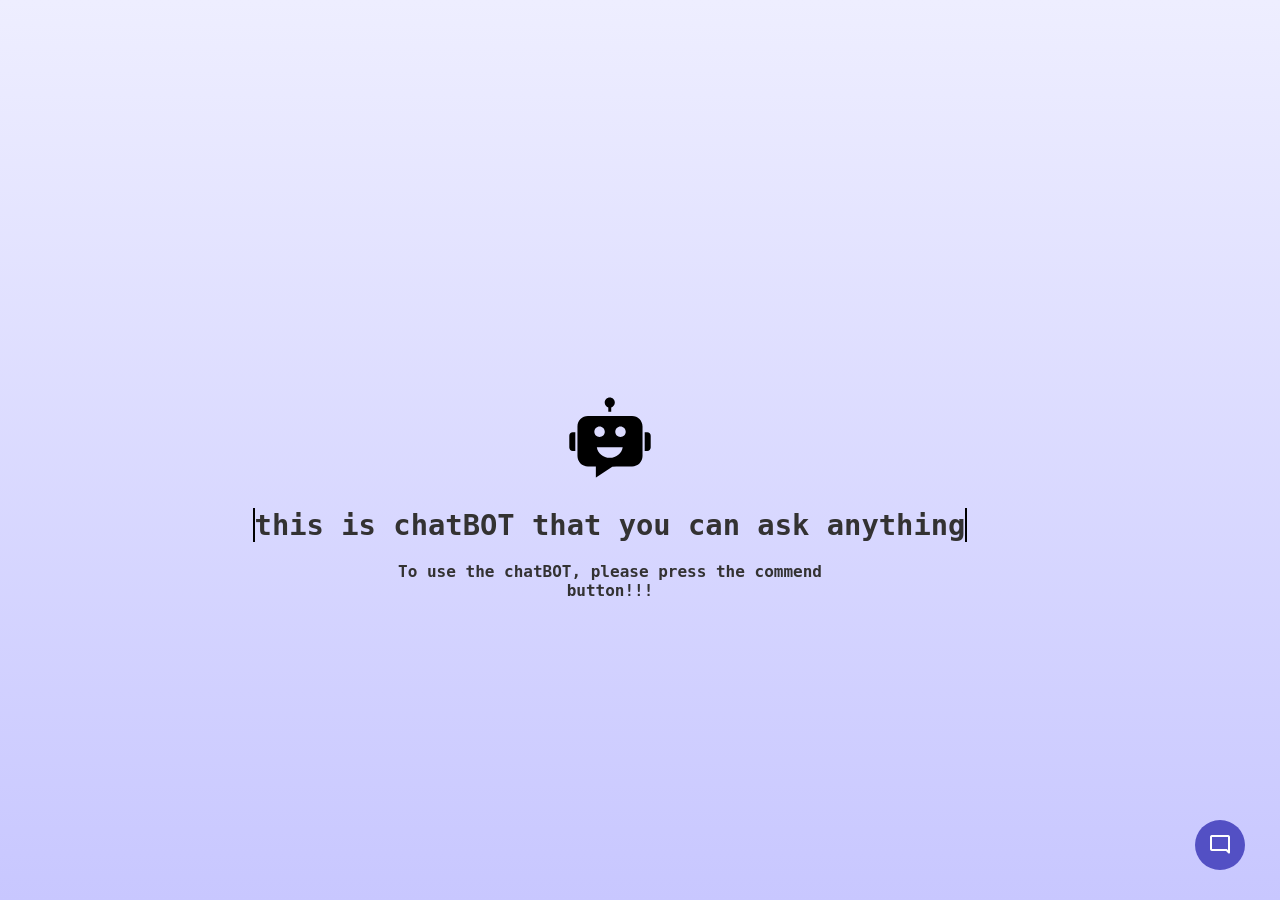
==== index.html @ 4422563b "Initial commit" ====
<!DOCTYPE html>
<html lang="en">

<head>
    <meta charset="UTF-8">
    <meta name="viewport" content="width=device-width, initial-scale=1.0">
    <title>AI chatBot</title>
    <link rel="stylesheet" href="https://cdnjs.cloudflare.com/ajax/libs/font-awesome/6.7.2/css/all.min.css"
        integrity="sha512-Evv84Mr4kqVGRNSgIGL/F/aIDqQb7xQ2vcrdIwxfjThSH8CSR7PBEakCr51Ck+w+/U6swU2Im1vVX0SVk9ABhg=="
        crossorigin="anonymous" referrerpolicy="no-referrer" />
    <link rel="stylesheet"
        href="https://fonts.googleapis.com/css2?family=Material+Symbols+Outlined:opsz,wght,FILL,GRAD@48,400,0,0&family=Material+Symbols+Rounded:opsz,wght,FILL,GRAD@48,400,1,0" />
    <link rel="stylesheet" href="style.css">
</head>

<body>
    <div class="text-info">
        <svg class="chatbot-logo" xmlns="http://www.w3.org/2000/svg" width="100" height="100" viewBox="0 0 1024 1024">
            <path
                d="M738.3 287.6H285.7c-59 0-106.8 47.8-106.8 106.8v303.1c0 59 47.8 106.8 106.8 106.8h81.5v111.1c0 .7.8 1.1 1.4.7l166.9-110.6 41.8-.8h117.4l43.6-.4c59 0 106.8-47.8 106.8-106.8V394.5c0-59-47.8-106.9-106.8-106.9zM351.7 448.2c0-29.5 23.9-53.5 53.5-53.5s53.5 23.9 53.5 53.5-23.9 53.5-53.5 53.5-53.5-23.9-53.5-53.5zm157.9 267.1c-67.8 0-123.8-47.5-132.3-109h264.6c-8.6 61.5-64.5 109-132.3 109zm110-213.7c-29.5 0-53.5-23.9-53.5-53.5s23.9-53.5 53.5-53.5 53.5 23.9 53.5 53.5-23.9 53.5-53.5 53.5zM867.2 644.5V453.1h26.5c19.4 0 35.1 15.7 35.1 35.1v121.1c0 19.4-15.7 35.1-35.1 35.1h-26.5zM95.2 609.4V488.2c0-19.4 15.7-35.1 35.1-35.1h26.5v191.3h-26.5c-19.4 0-35.1-15.7-35.1-35.1zM561.5 149.6c0 23.4-15.6 43.3-36.9 49.7v44.9h-30v-44.9c-21.4-6.5-36.9-26.3-36.9-49.7 0-28.6 23.3-51.9 51.9-51.9s51.9 23.3 51.9 51.9z">
            </path>
        </svg>
        <h1 class="main-info"> <b class="type"></b>this is chatBOT that you can ask anything</h1>
        <h4 class="direct-info">To use the chatBOT, please press the commend button!!!</h4>
    </div>
    <button id="chatbot-toggler">
        <span class="material-symbols-rounded">mode_comment</span>
        <span class="material-symbols-rounded">close</span>
    </button>

    <div class="chatbot-popup chatbotpopup">
        <!-- chat-header section -->
        <div class="chat-header">
            <div class="header-info">
                <svg class="chatbot-logo" xmlns="http://www.w3.org/2000/svg" width="50" height="50" viewBox="0 0 1024 1024">
                    <path
                        d="M738.3 287.6H285.7c-59 0-106.8 47.8-106.8 106.8v303.1c0 59 47.8 106.8 106.8 106.8h81.5v111.1c0 .7.8 1.1 1.4.7l166.9-110.6 41.8-.8h117.4l43.6-.4c59 0 106.8-47.8 106.8-106.8V394.5c0-59-47.8-106.9-106.8-106.9zM351.7 448.2c0-29.5 23.9-53.5 53.5-53.5s53.5 23.9 53.5 53.5-23.9 53.5-53.5 53.5-53.5-23.9-53.5-53.5zm157.9 267.1c-67.8 0-123.8-47.5-132.3-109h264.6c-8.6 61.5-64.5 109-132.3 109zm110-213.7c-29.5 0-53.5-23.9-53.5-53.5s23.9-53.5 53.5-53.5 53.5 23.9 53.5 53.5-23.9 53.5-53.5 53.5zM867.2 644.5V453.1h26.5c19.4 0 35.1 15.7 35.1 35.1v121.1c0 19.4-15.7 35.1-35.1 35.1h-26.5zM95.2 609.4V488.2c0-19.4 15.7-35.1 35.1-35.1h26.5v191.3h-26.5c-19.4 0-35.1-15.7-35.1-35.1zM561.5 149.6c0 23.4-15.6 43.3-36.9 49.7v44.9h-30v-44.9c-21.4-6.5-36.9-26.3-36.9-49.7 0-28.6 23.3-51.9 51.9-51.9s51.9 23.3 51.9 51.9z">
                    </path>
                </svg>
                <h2 class="logo-text">ChatBot</h2>
            </div>
            <button id="close-chatbot" class="material-symbols-rounded">
                arrow_circle_down
            </button>
        </div>
        <!-- chat-body section -->
        <div class="chat-body">
            <div class="message message-bot">
                <svg class="bot-avatar" xmlns="http://www.w3.org/2000/svg" width="50" height="50" viewBox="0 0 1024 1024">
                    <path
                        d="M738.3 287.6H285.7c-59 0-106.8 47.8-106.8 106.8v303.1c0 59 47.8 106.8 106.8 106.8h81.5v111.1c0 .7.8 1.1 1.4.7l166.9-110.6 41.8-.8h117.4l43.6-.4c59 0 106.8-47.8 106.8-106.8V394.5c0-59-47.8-106.9-106.8-106.9zM351.7 448.2c0-29.5 23.9-53.5 53.5-53.5s53.5 23.9 53.5 53.5-23.9 53.5-53.5 53.5-53.5-23.9-53.5-53.5zm157.9 267.1c-67.8 0-123.8-47.5-132.3-109h264.6c-8.6 61.5-64.5 109-132.3 109zm110-213.7c-29.5 0-53.5-23.9-53.5-53.5s23.9-53.5 53.5-53.5 53.5 23.9 53.5 53.5-23.9 53.5-53.5 53.5zM867.2 644.5V453.1h26.5c19.4 0 35.1 15.7 35.1 35.1v121.1c0 19.4-15.7 35.1-35.1 35.1h-26.5zM95.2 609.4V488.2c0-19.4 15.7-35.1 35.1-35.1h26.5v191.3h-26.5c-19.4 0-35.1-15.7-35.1-35.1zM561.5 149.6c0 23.4-15.6 43.3-36.9 49.7v44.9h-30v-44.9c-21.4-6.5-36.9-26.3-36.9-49.7 0-28.6 23.3-51.9 51.9-51.9s51.9 23.3 51.9 51.9z">
                    </path>
                </svg>
                <div class="message-text">hey there 🖐<br> how can I help you today?</div>
            </div>
            <!-- <div class="message message-user">
                <div class="message-text">Lorem ipsum dolor sit amet consectetur adipisicing elit, error!</div>
            </div>
            <div class="message message-bot thinking">
                <svg class="bot-avatar" xmlns="http://www.w3.org/2000/svg" width="50" height="50" viewBox="0 0 1024 1024">
                    <path
                        d="M738.3 287.6H285.7c-59 0-106.8 47.8-106.8 106.8v303.1c0 59 47.8 106.8 106.8 106.8h81.5v111.1c0 .7.8 1.1 1.4.7l166.9-110.6 41.8-.8h117.4l43.6-.4c59 0 106.8-47.8 106.8-106.8V394.5c0-59-47.8-106.9-106.8-106.9zM351.7 448.2c0-29.5 23.9-53.5 53.5-53.5s53.5 23.9 53.5 53.5-23.9 53.5-53.5 53.5-53.5-23.9-53.5-53.5zm157.9 267.1c-67.8 0-123.8-47.5-132.3-109h264.6c-8.6 61.5-64.5 109-132.3 109zm110-213.7c-29.5 0-53.5-23.9-53.5-53.5s23.9-53.5 53.5-53.5 53.5 23.9 53.5 53.5-23.9 53.5-53.5 53.5zM867.2 644.5V453.1h26.5c19.4 0 35.1 15.7 35.1 35.1v121.1c0 19.4-15.7 35.1-35.1 35.1h-26.5zM95.2 609.4V488.2c0-19.4 15.7-35.1 35.1-35.1h26.5v191.3h-26.5c-19.4 0-35.1-15.7-35.1-35.1zM561.5 149.6c0 23.4-15.6 43.3-36.9 49.7v44.9h-30v-44.9c-21.4-6.5-36.9-26.3-36.9-49.7 0-28.6 23.3-51.9 51.9-51.9s51.9 23.3 51.9 51.9z">
                    </path>
                </svg>
                <div class="message-text">
                    <div class="thinking-indicator">
                        <div class="dot"></div>
                        <div class="dot"></div>
                        <div class="dot"></div>
                    </div>
                </div>
            </div> -->
        </div>

        <!-- chatBot-footer section -->
        <div class="chat-footer">
            <form action="#" class="chat-form">
                <textarea placeholder="Message..." required class="message-input"></textarea>
                <div class="chat-controls">
                    <button type="button" id="emoji-picker" class="material-symbols-outlined">sentiment_satisfied</button>
                    <div class="file-upload-wrapper">
                        <input type="file" accept="images/*" id="file-input" hidden>
                        <img src="#">
                        <button type="button" id="file-upload" class="material-symbols-rounded">attach_file</button>
                        <button type="button" id="file-cancel" class="material-symbols-rounded">close</button>
                    </div>
                    <button type="submit" id="send-message" class="material-symbols-rounded">arrow_upward</button>
                </div>
            </form>
        </div>
    </div>

    <script src="https://cdn.jsdelivr.net/npm/emoji-mart@latest/dist/browser.js"></script>
    <script src="script.js"></script>
</body>

</html>
---- style.css ----
/*importing google fonts**/
@import url('https://fonts.googleapis.com/css2?family=Inter:ital,opsz,wght@0,14..32,100..900;1,14..32,100..900&family=Montserrat&family=Poppins:ital,wght@0,100;0,200;0,300;0,400;0,500;0,600;0,700;0,800;0,900;1,100;1,200;1,300;1,400;1,500;1,600;1,700;1,800;1,900&display=swap');

* {
    margin: 0;
    padding: 0;
    box-sizing: border-box;
    font-family: "inter", sans-serif;
}

body {
    min-height: 100vh;
    background: linear-gradient(#EEEEFF, #C8C7FF);
}

#chatbot-toggler {
    position: fixed;
    bottom: 30px;
    right: 35px;
    border: none;
    height: 50px;
    display: flex;
    align-items: center;
    justify-content: center;
    width: 50px;
    cursor: pointer;
    border-radius: 50%;
    background: #5350C4;
    transition: all 0.2s ease;
}

.text-info {
    position:absolute;
    display: flex;
    text-align: center;
    flex-direction: column;
    align-items: center;
    justify-content: center;
    visibility: visible;
    gap: 20px;
    right: 420px;
    bottom: 300px;
    width: 500px;
    color:rgb(51, 50, 50);
}
.show-text {
    visibility: hidden;
}

.main-info, .main-info .type{
    font-size: 1.8rem;
    font-family: monospace;
    white-space: nowrap;
    overflow: hidden;
    border-right: 2px solid black;
}
.direct-info{
    font-family: monospace;
    font-size: 1rem;
}

body.show-chatbot #chatbot-toggler {
    transform: rotate(90deg);
}

#chatbot-toggler span {
    color: #fff;
    position: absolute;
}
body.show-chatbot #chatbot-toggler span:first-child,
#chatbot-toggler span:last-child {
    opacity: 0;
}

body.show-chatbot #chatbot-toggler span:last-child {
    opacity: 1;
}

.chatbot-popup {
    position: fixed;
    right: 300px;
    bottom: 40px;
    width: 420px;
    background: #FFF;
    overflow: hidden;
    opacity: 0;
    transform: scale(0.2);
    transform-origin: bottom right;
    pointer-events: none;
    border-radius: 15px;
    box-shadow: 0 0 128px 0 rgba(0, 0, 0, 0.1),
    0 32px 64px -48px rgba(0, 0, 0, 0.5);
    transition: all 0.1s ease;
}

body.show-chatbot .chatbot-popup {
    opacity: 1;
    pointer-events: auto;
    transform: scale(1);
}

.chat-header {
    display: flex;
    align-items: center;
    justify-content: space-between;
    padding: 15px 22px;
    background: rgb(51, 50, 50); /*#5350C4*/
    cursor: pointer;
}

.chat-header .header-info{
    display: flex;
    gap: 10px;
    align-items: center;
}

.header-info .chatbot-logo {
    height: 35px;
    width: 35px;
    padding:6px;
    flex-shrink: 0;
    fill:rgb(51, 50, 50); /*#5350C4*/
    background: #fff;
    border-radius: 50%;
}
.header-info .logo-text {
    color: #fff;
    font-size: 1.31rem;
    font-weight: 600;
}

.chat-header #close-chatbot {
    border: none;
    color:#fff;
    height: 40px;
    width:40px;
    font-size: 1.9rem;
    margin-right: -10px;
    padding-top: 2px;
    cursor: pointer;
    border-radius: 50%;
    background: none;
    transition: 0.2s ease;
}

.chat-header #close-chatbot:hover {
    background: #4c4c57;; /*#3d39ac*/
}

/* Body section*/

.chat-body {
    padding: 25px 22px;
    display: flex;
    gap: 20px;
    height: 420px;
    margin-bottom: 72px;
    overflow-y: auto;
    flex-direction: column;
    scrollbar-width: thin;
    scrollbar-color: #ccccf5 transparent;
}

.chat-body .message {
    display: flex;
    gap: 11px;
    align-items: center;
}
.chat-body .message-bot .bot-avatar {
    height: 35px;
    width: 35px;
    padding:6px;
    flex-shrink: 0;
    margin-bottom: 2px;
    fill:#fff ;
    align-self: flex-end;
    background: rgb(51, 50, 50); /*#5350C4*/
    border-radius: 50%;
}
.chat-body .message-user {
    flex-direction: column;
    align-items: flex-end;

}
.chat-body .message .message-text {
    padding: 12px 16px;
    max-width: 74%;
    font-size: 0.95rem;
    background: #F2F2FF;
}

.chat-body .message-bot.thinking .message-text {
    padding: 2px 16px;
}
.chat-body .message-bot .message-text {
    background: #F2F2FF;
    border-radius: 13px 13px 3px 13px;
}

.chat-body .message-user .attachment {
    width: 50%;
    margin-top: -7px;
    border-radius: 13px 3px 13px 13px;
}

.chat-body .message-user .message-text {
    color: #fff;
    background: rgb(51, 50, 50); /*#5350C4*/
    border-radius: 13px 13px 3px 13px;

}

.chat-body .message-bot .thinking-indicator{
    display: flex;
    gap: 4px;
    padding-block: 15px;
}
.chat-body .message-bot .thinking-indicator .dot{
    height: 7px;
    width: 7px;
    opacity: 0.7;
    border-radius: 50%;
    background: #6F68C2;
    animation: dotPulse 1.8s ease-in-out infinite;
}

.chat-body .message-bot .thinking-indicator .dot:nth-child(1){
    animation-delay: 0.2s;
}
.chat-body .message-bot .thinking-indicator .dot:nth-child(2){
    animation-delay: 0.3s;
}
.chat-body .message-bot .thinking-indicator .dot:nth-child(3){
    animation-delay: 0.4s;
}

@keyframes dotPulse {
    0%, 44%{
        transform: translateY(0);
    }
    28% {
        opacity: 0.4;
        transform: translateY(-4px);
    }
    44% {
        opacity: 0.2; 
    }
}

/*Footer section*/

.chat-footer {
    position: absolute;
    bottom: 0;
    width: 100%;
    background: #fff;
    padding: 15px 22px 20px;
}

.chat-footer .chat-form {
    display: flex;
    position: relative;
    align-items: center;
    background: #fff;
    border-radius:32px;
    outline: 1px solid #CCCCE5;
}
.chat-footer .chat-form:focus-within {
    outline: 2px solid rgb(51, 50, 50); /*#5350C4*/
}

.chat-form .message-input {
    border: none;
    outline: none;
    height: 47px;
    width: 100%;
    max-height: 180px;
    white-space: pre-line;
    resize: none;
    font-size: 0.95rem;
    padding: 14px 0px 13px 18px;
    border-radius: inherit;
    scrollbar-width: thin;
    scrollbar-color: transparent transparent;
}

.chat-form .message-input:hover  {
    scrollbar-color: #ccccf5 transparent;
}

.chat-form .chat-controls {
    display: flex;
    height: 47px;
    align-items:center;
    align-self: flex-end;
    padding-right: 6px;
}

.chat-form .chat-controls button {
    height: 35px;
    width: 35px;
    font-size: 1.15rem;
    border: none;
    color: #706D80;
    background: none;
    border-radius: 50%;
    transition: 0.2s ease;
}

.chat-form .chat-controls #send-message {
    color: #fff;
    display: none;
    background: #2a2a47;
}
.chat-form .message-input:valid~.chat-controls #send-message{
    display: block;
}

.chat-form .chat-controls #send-message:hover {
    background:#3d39ac;
}

.chat-form .chat-controls button:hover {
    background:#F1F1FF;
}
.chat-form .file-upload-wrapper {
    height: 35px;
    width: 35px;
    position: relative;
}

.chat-form .file-upload-wrapper :where(img, button){
    position: absolute;
}

.chat-form .file-upload-wrapper img{
    position: absolute;
    display: none;
    width: 100%;
    height: 100%;
    object-fit: cover;
    border-radius: 50%;
}

.chat-form .file-upload-wrapper #file-cancel {
    color: #ff0000;
    background: #fff;
}

.chat-form .file-upload-wrapper :where(img, #file-cancel),
.chat-form .file-upload-wrapper.file-uploaded #file-upload{
    display: none;
}

.chat-form .file-upload-wrapper.file-uploaded img,
.chat-form .file-upload-wrapper.file-uploaded:hover #file-cancel {
    display: block;
}

em-emoji-picker {
    position: absolute;
    left: 50%;
    top: -337px;
    width: 100%;
    max-width: 350px;
    max-height: 330px;
    visibility: hidden;
    transform: translateX(-50%);
}

body.show-emoji-picker em-emoji-picker {
    visibility: visible;
}

/* Responsive Media section for mobile phones*/

@media (max-width:520px) {
    #chatbot-toggler {
        right: 20px;
        bottom:20px;
    }

    .chatbot-popup {
        right: 0;
        bottom:0;
        height: 100%;
        width: 100%;
        border-radius:0;
    }
    .chatbot-popup .chat-header{
        padding: 12px 15px;
    }
    .chat-body {
        height: calc(90% -55px);
        padding: 25px 15px;
    }
    .chat-footer {
        padding: 10px 15px 15px;
    }

    .chat-form .file-upload-wrapper.file-uploaded #file-cancel {
        opacity: 0;
    }

    .text-info {
        right:0;
        width: 380px;
        display: block;
    }

    .chatbot-logo {
        width: 150px;
        height: 150px;
    }
    .type {
        font-size: 1.1em;
        display: block;
        white-space:none;
        overflow: visible;
        margin-bottom: 15px;
        border-right: none;
    }
    .main-info {
        margin-left: 10px;
        font-size: 1.2em;
        padding: 0;
        white-space:initial;
        overflow: visible;
        margin-bottom: 30px;
        border-right: none;
    }
    .direct-info {
        font-size: 0.8rem;
        margin-left: 15px;
    }
}
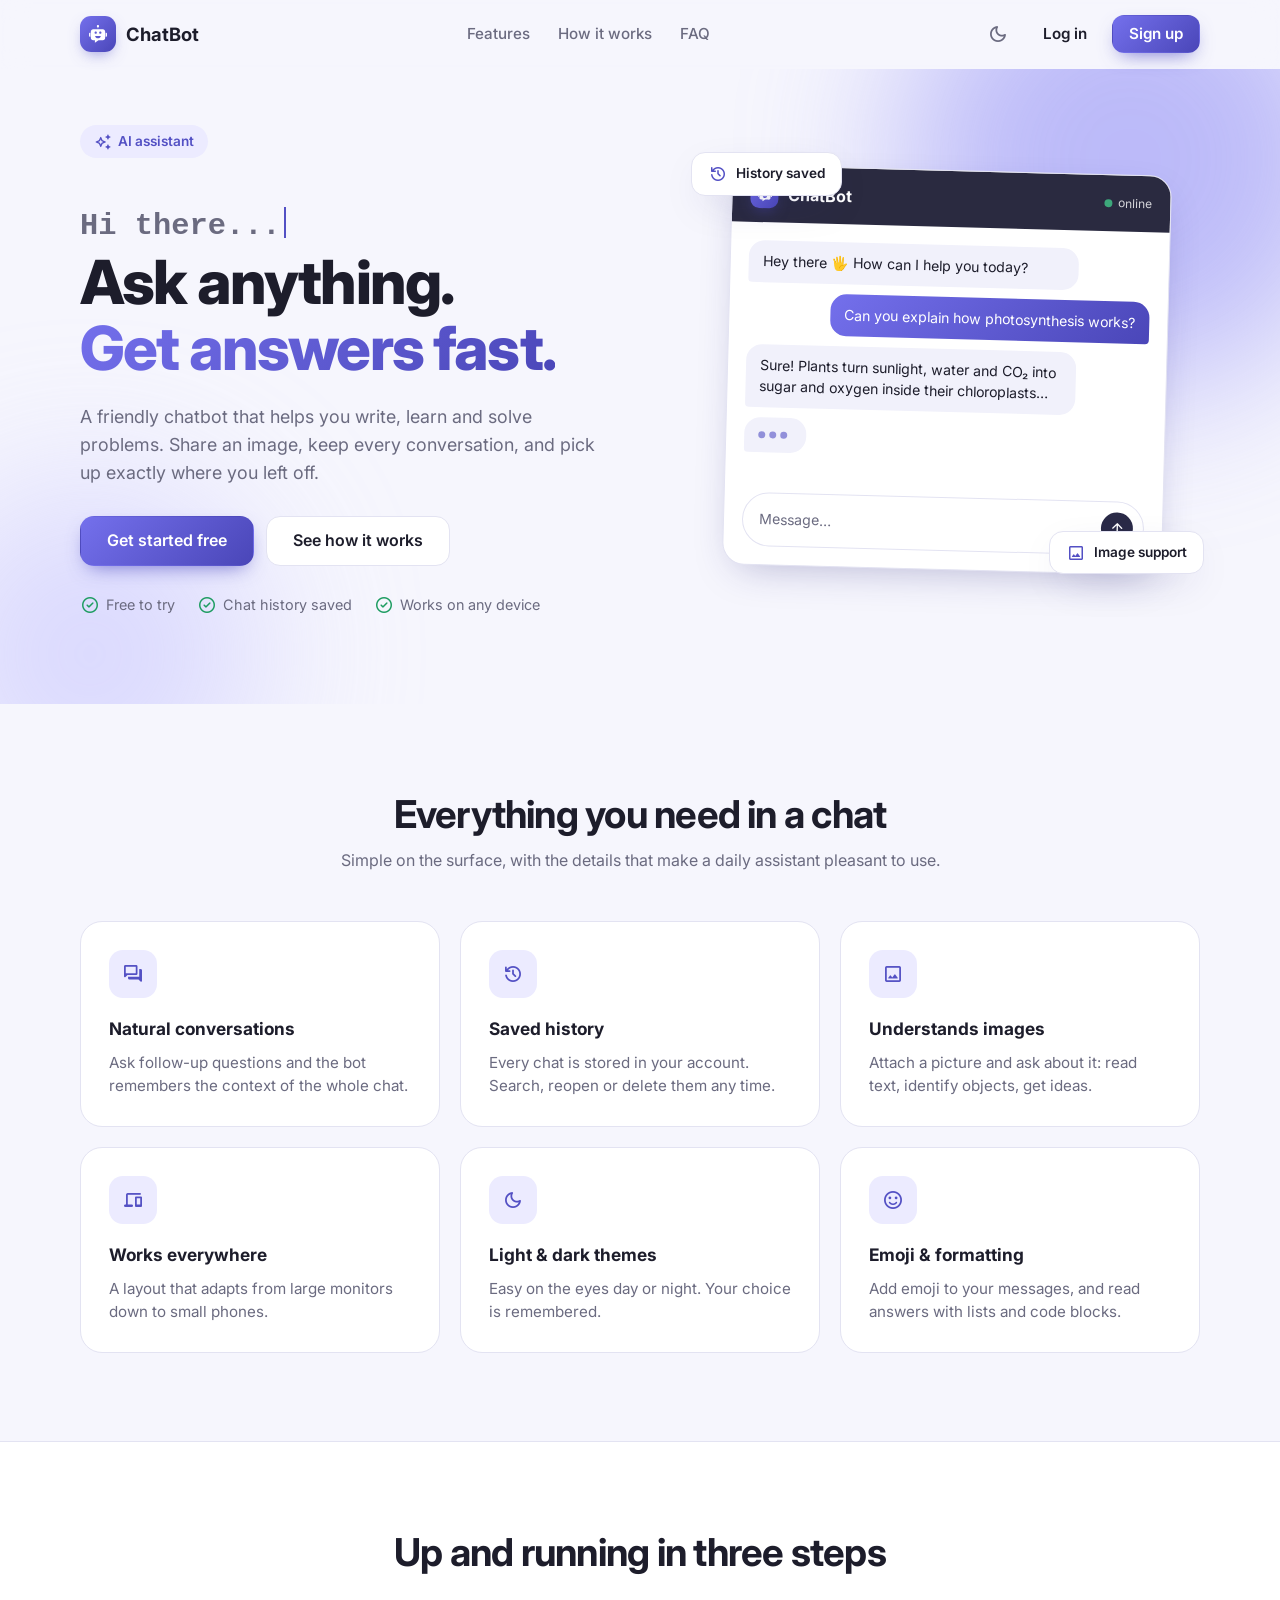
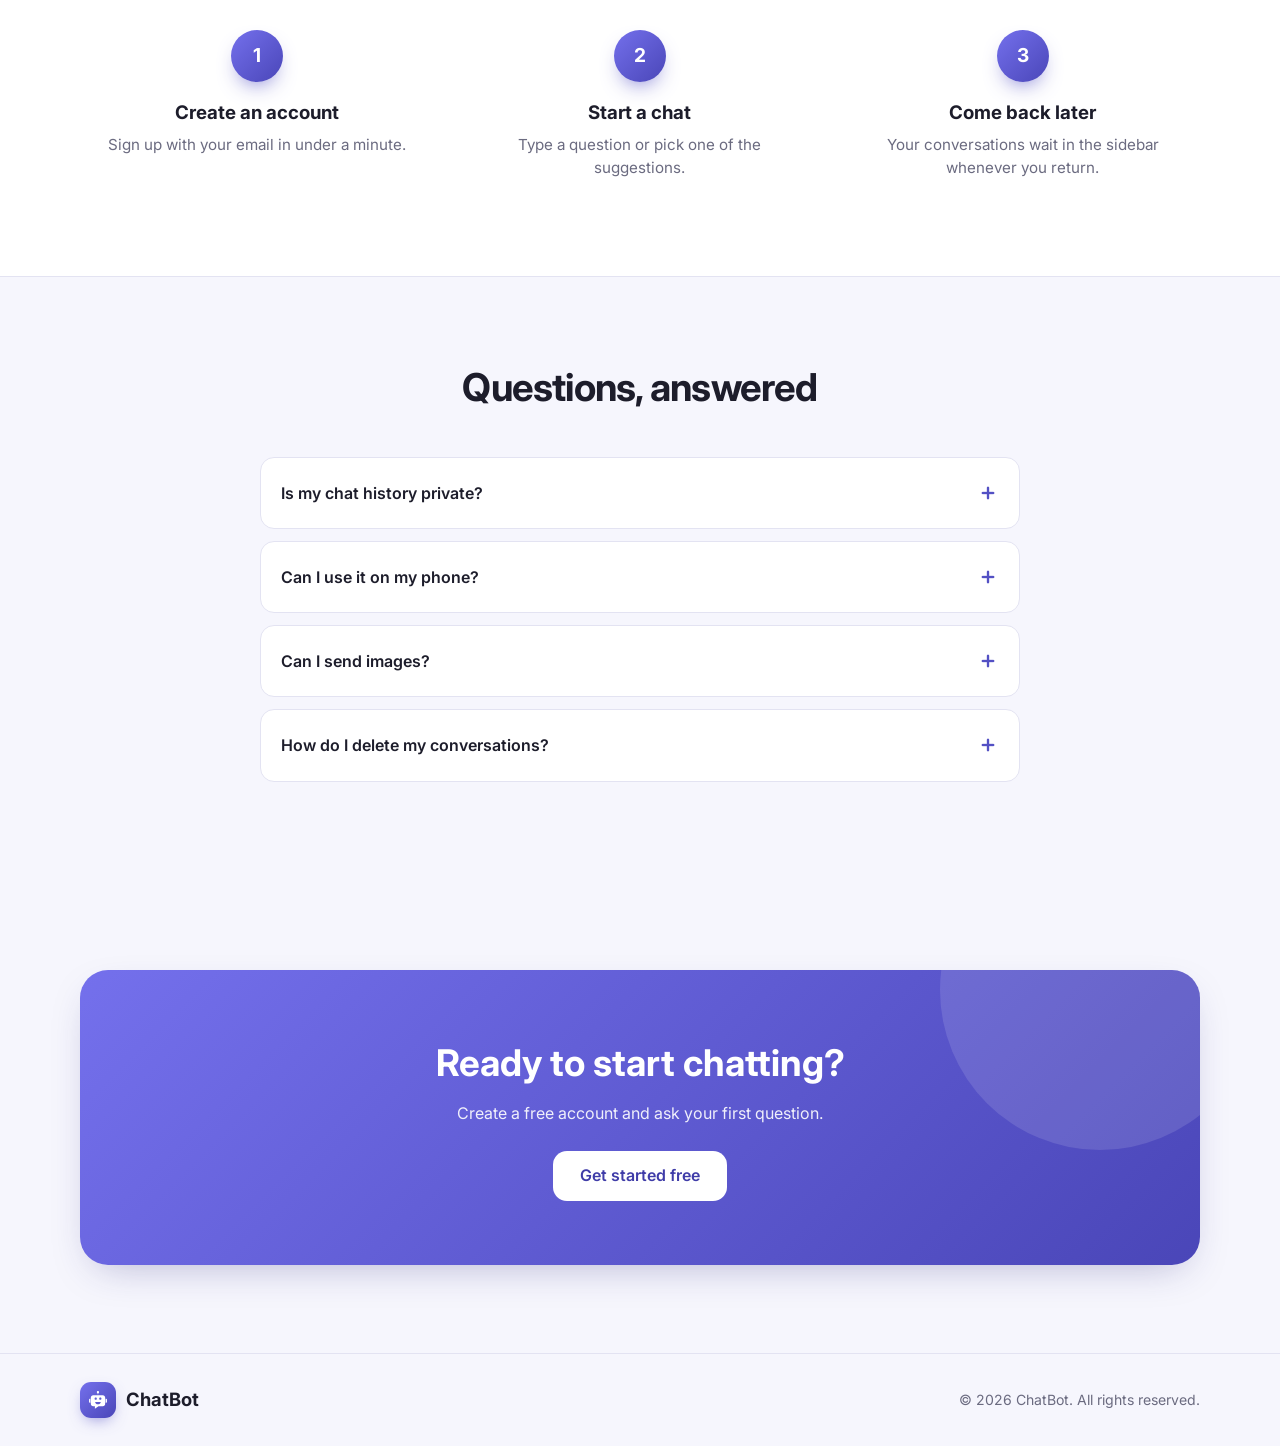
==== commit 3bbe4014: "Add landing, auth, history and responsive design" ====
--- a/index.html
+++ b/index.html
@@ -1,97 +1,181 @@
 <!DOCTYPE html>
 <html lang="en">
-
 <head>
     <meta charset="UTF-8">
     <meta name="viewport" content="width=device-width, initial-scale=1.0">
-    <title>AI chatBot</title>
-    <link rel="stylesheet" href="https://cdnjs.cloudflare.com/ajax/libs/font-awesome/6.7.2/css/all.min.css"
-        integrity="sha512-Evv84Mr4kqVGRNSgIGL/F/aIDqQb7xQ2vcrdIwxfjThSH8CSR7PBEakCr51Ck+w+/U6swU2Im1vVX0SVk9ABhg=="
-        crossorigin="anonymous" referrerpolicy="no-referrer" />
-    <link rel="stylesheet"
-        href="https://fonts.googleapis.com/css2?family=Material+Symbols+Outlined:opsz,wght,FILL,GRAD@48,400,0,0&family=Material+Symbols+Rounded:opsz,wght,FILL,GRAD@48,400,1,0" />
-    <link rel="stylesheet" href="style.css">
+    <title>ChatBot – Ask anything, get answers fast</title>
+    <meta name="description" content="A friendly AI chat assistant. Ask questions, share images, and pick up your conversations right where you left off.">
+    <link rel="icon" href="assets/logo.svg">
+    <script src="js/theme.js"></script>
+    <link rel="stylesheet" href="css/base.css">
+    <link rel="stylesheet" href="css/landing.css">
 </head>
+<body>
+    <header class="nav" id="nav">
+        <div class="container nav-inner">
+            <a class="logo" href="index.html">
+                <span class="logo-mark"><img src="assets/logo.svg" alt=""></span>
+                ChatBot
+            </a>
+            <nav class="nav-links" id="nav-links" aria-label="Main">
+                <a href="#features">Features</a>
+                <a href="#how">How it works</a>
+                <a href="#faq">FAQ</a>
+                <div class="nav-auth nav-auth-mobile" data-auth-slot></div>
+            </nav>
+            <div class="nav-actions">
+                <button class="icon-btn theme-toggle" data-theme-toggle aria-label="Toggle dark mode" title="Toggle theme">
+                    <span class="ms">dark_mode</span><span class="ms">light_mode</span>
+                </button>
+                <div class="nav-auth nav-auth-desktop" data-auth-slot></div>
+                <button class="icon-btn nav-burger" id="burger" aria-label="Open menu" aria-expanded="false">
+                    <span class="ms">menu</span>
+                </button>
+            </div>
+        </div>
+    </header>
 
-<body>
-    <div class="text-info">
-        <svg class="chatbot-logo" xmlns="http://www.w3.org/2000/svg" width="100" height="100" viewBox="0 0 1024 1024">
-            <path
-                d="M738.3 287.6H285.7c-59 0-106.8 47.8-106.8 106.8v303.1c0 59 47.8 106.8 106.8 106.8h81.5v111.1c0 .7.8 1.1 1.4.7l166.9-110.6 41.8-.8h117.4l43.6-.4c59 0 106.8-47.8 106.8-106.8V394.5c0-59-47.8-106.9-106.8-106.9zM351.7 448.2c0-29.5 23.9-53.5 53.5-53.5s53.5 23.9 53.5 53.5-23.9 53.5-53.5 53.5-53.5-23.9-53.5-53.5zm157.9 267.1c-67.8 0-123.8-47.5-132.3-109h264.6c-8.6 61.5-64.5 109-132.3 109zm110-213.7c-29.5 0-53.5-23.9-53.5-53.5s23.9-53.5 53.5-53.5 53.5 23.9 53.5 53.5-23.9 53.5-53.5 53.5zM867.2 644.5V453.1h26.5c19.4 0 35.1 15.7 35.1 35.1v121.1c0 19.4-15.7 35.1-35.1 35.1h-26.5zM95.2 609.4V488.2c0-19.4 15.7-35.1 35.1-35.1h26.5v191.3h-26.5c-19.4 0-35.1-15.7-35.1-35.1zM561.5 149.6c0 23.4-15.6 43.3-36.9 49.7v44.9h-30v-44.9c-21.4-6.5-36.9-26.3-36.9-49.7 0-28.6 23.3-51.9 51.9-51.9s51.9 23.3 51.9 51.9z">
-            </path>
-        </svg>
-        <h1 class="main-info"> <b class="type"></b>this is chatBOT that you can ask anything</h1>
-        <h4 class="direct-info">To use the chatBOT, please press the commend button!!!</h4>
-    </div>
-    <button id="chatbot-toggler">
-        <span class="material-symbols-rounded">mode_comment</span>
-        <span class="material-symbols-rounded">close</span>
-    </button>
+    <main>
+        <!-- Hero -->
+        <section class="hero">
+            <div class="container hero-grid">
+                <div class="hero-copy">
+                    <span class="pill"><span class="ms">auto_awesome</span> AI assistant</span>
+                    <h1><span class="typed-wrap"><span id="typed"></span><span class="caret"></span></span><br>Ask anything.<br><span class="grad-text">Get answers fast.</span></h1>
+                    <p class="lead">A friendly chatbot that helps you write, learn and solve problems. Share an image, keep every conversation, and pick up exactly where you left off.</p>
+                    <div class="hero-cta">
+                        <a class="btn btn-primary btn-lg" href="pages/register.html" data-cta-primary>Get started free</a>
+                        <a class="btn btn-secondary btn-lg" href="#how">See how it works</a>
+                    </div>
+                    <ul class="hero-points">
+                        <li><span class="ms">check_circle</span> Free to try</li>
+                        <li><span class="ms">check_circle</span> Chat history saved</li>
+                        <li><span class="ms">check_circle</span> Works on any device</li>
+                    </ul>
+                </div>
 
-    <div class="chatbot-popup chatbotpopup">
-        <!-- chat-header section -->
-        <div class="chat-header">
-            <div class="header-info">
-                <svg class="chatbot-logo" xmlns="http://www.w3.org/2000/svg" width="50" height="50" viewBox="0 0 1024 1024">
-                    <path
-                        d="M738.3 287.6H285.7c-59 0-106.8 47.8-106.8 106.8v303.1c0 59 47.8 106.8 106.8 106.8h81.5v111.1c0 .7.8 1.1 1.4.7l166.9-110.6 41.8-.8h117.4l43.6-.4c59 0 106.8-47.8 106.8-106.8V394.5c0-59-47.8-106.9-106.8-106.9zM351.7 448.2c0-29.5 23.9-53.5 53.5-53.5s53.5 23.9 53.5 53.5-23.9 53.5-53.5 53.5-53.5-23.9-53.5-53.5zm157.9 267.1c-67.8 0-123.8-47.5-132.3-109h264.6c-8.6 61.5-64.5 109-132.3 109zm110-213.7c-29.5 0-53.5-23.9-53.5-53.5s23.9-53.5 53.5-53.5 53.5 23.9 53.5 53.5-23.9 53.5-53.5 53.5zM867.2 644.5V453.1h26.5c19.4 0 35.1 15.7 35.1 35.1v121.1c0 19.4-15.7 35.1-35.1 35.1h-26.5zM95.2 609.4V488.2c0-19.4 15.7-35.1 35.1-35.1h26.5v191.3h-26.5c-19.4 0-35.1-15.7-35.1-35.1zM561.5 149.6c0 23.4-15.6 43.3-36.9 49.7v44.9h-30v-44.9c-21.4-6.5-36.9-26.3-36.9-49.7 0-28.6 23.3-51.9 51.9-51.9s51.9 23.3 51.9 51.9z">
-                    </path>
-                </svg>
-                <h2 class="logo-text">ChatBot</h2>
+                <div class="hero-visual" aria-hidden="true">
+                    <div class="mock">
+                        <div class="mock-head">
+                            <span class="logo-mark sm"><img src="assets/logo.svg" alt=""></span>
+                            <strong>ChatBot</strong>
+                            <span class="online"><i></i> online</span>
+                        </div>
+                        <div class="mock-body">
+                            <div class="m-msg bot">Hey there 🖐 How can I help you today?</div>
+                            <div class="m-msg user">Can you explain how photosynthesis works?</div>
+                            <div class="m-msg bot">Sure! Plants turn sunlight, water and CO₂ into sugar and oxygen inside their chloroplasts…</div>
+                            <div class="m-msg bot typing"><i></i><i></i><i></i></div>
+                        </div>
+                        <div class="mock-input"><span>Message…</span><span class="ms">arrow_upward</span></div>
+                    </div>
+                    <div class="float-card fc-1"><span class="ms">history</span> History saved</div>
+                    <div class="float-card fc-2"><span class="ms">image</span> Image support</div>
+                </div>
             </div>
-            <button id="close-chatbot" class="material-symbols-rounded">
-                arrow_circle_down
-            </button>
+        </section>
+
+        <!-- Features -->
+        <section class="section" id="features">
+            <div class="container">
+                <div class="section-head reveal">
+                    <h2>Everything you need in a chat</h2>
+                    <p>Simple on the surface, with the details that make a daily assistant pleasant to use.</p>
+                </div>
+                <div class="feature-grid">
+                    <article class="card reveal">
+                        <span class="card-icon"><span class="ms">forum</span></span>
+                        <h3>Natural conversations</h3>
+                        <p>Ask follow-up questions and the bot remembers the context of the whole chat.</p>
+                    </article>
+                    <article class="card reveal">
+                        <span class="card-icon"><span class="ms">history</span></span>
+                        <h3>Saved history</h3>
+                        <p>Every chat is stored in your account. Search, reopen or delete them any time.</p>
+                    </article>
+                    <article class="card reveal">
+                        <span class="card-icon"><span class="ms">image</span></span>
+                        <h3>Understands images</h3>
+                        <p>Attach a picture and ask about it: read text, identify objects, get ideas.</p>
+                    </article>
+                    <article class="card reveal">
+                        <span class="card-icon"><span class="ms">devices</span></span>
+                        <h3>Works everywhere</h3>
+                        <p>A layout that adapts from large monitors down to small phones.</p>
+                    </article>
+                    <article class="card reveal">
+                        <span class="card-icon"><span class="ms">dark_mode</span></span>
+                        <h3>Light &amp; dark themes</h3>
+                        <p>Easy on the eyes day or night. Your choice is remembered.</p>
+                    </article>
+                    <article class="card reveal">
+                        <span class="card-icon"><span class="ms">sentiment_satisfied</span></span>
+                        <h3>Emoji &amp; formatting</h3>
+                        <p>Add emoji to your messages, and read answers with lists and code blocks.</p>
+                    </article>
+                </div>
+            </div>
+        </section>
+
+        <!-- How it works -->
+        <section class="section alt" id="how">
+            <div class="container">
+                <div class="section-head reveal">
+                    <h2>Up and running in three steps</h2>
+                </div>
+                <ol class="steps">
+                    <li class="reveal"><span class="step-num">1</span><h3>Create an account</h3><p>Sign up with your email in under a minute.</p></li>
+                    <li class="reveal"><span class="step-num">2</span><h3>Start a chat</h3><p>Type a question or pick one of the suggestions.</p></li>
+                    <li class="reveal"><span class="step-num">3</span><h3>Come back later</h3><p>Your conversations wait in the sidebar whenever you return.</p></li>
+                </ol>
+            </div>
+        </section>
+
+        <!-- FAQ -->
+        <section class="section" id="faq">
+            <div class="container narrow">
+                <div class="section-head reveal"><h2>Questions, answered</h2></div>
+                <div class="faq reveal">
+                    <details>
+                        <summary>Is my chat history private?</summary>
+                        <p>In this version your account and history are stored in your own browser, so they stay on your device. A server-backed version would sync them across devices.</p>
+                    </details>
+                    <details>
+                        <summary>Can I use it on my phone?</summary>
+                        <p>Yes. Every page adapts to small screens, and the history sidebar becomes a slide-in menu.</p>
+                    </details>
+                    <details>
+                        <summary>Can I send images?</summary>
+                        <p>Yes. Use the paperclip in the message box to attach an image and ask about it.</p>
+                    </details>
+                    <details>
+                        <summary>How do I delete my conversations?</summary>
+                        <p>Hover a chat in the sidebar and press the bin icon, or clear everything at once from the sidebar footer.</p>
+                    </details>
+                </div>
+            </div>
+        </section>
+
+        <!-- CTA -->
+        <section class="section">
+            <div class="container">
+                <div class="cta reveal">
+                    <h2>Ready to start chatting?</h2>
+                    <p>Create a free account and ask your first question.</p>
+                    <a class="btn btn-lg cta-btn" href="pages/register.html" data-cta-primary>Get started free</a>
+                </div>
+            </div>
+        </section>
+    </main>
+
+    <footer class="footer">
+        <div class="container footer-inner">
+            <a class="logo" href="index.html"><span class="logo-mark"><img src="assets/logo.svg" alt=""></span> ChatBot</a>
+            <p>© <span id="year"></span> ChatBot. All rights reserved.</p>
         </div>
-        <!-- chat-body section -->
-        <div class="chat-body">
-            <div class="message message-bot">
-                <svg class="bot-avatar" xmlns="http://www.w3.org/2000/svg" width="50" height="50" viewBox="0 0 1024 1024">
-                    <path
-                        d="M738.3 287.6H285.7c-59 0-106.8 47.8-106.8 106.8v303.1c0 59 47.8 106.8 106.8 106.8h81.5v111.1c0 .7.8 1.1 1.4.7l166.9-110.6 41.8-.8h117.4l43.6-.4c59 0 106.8-47.8 106.8-106.8V394.5c0-59-47.8-106.9-106.8-106.9zM351.7 448.2c0-29.5 23.9-53.5 53.5-53.5s53.5 23.9 53.5 53.5-23.9 53.5-53.5 53.5-53.5-23.9-53.5-53.5zm157.9 267.1c-67.8 0-123.8-47.5-132.3-109h264.6c-8.6 61.5-64.5 109-132.3 109zm110-213.7c-29.5 0-53.5-23.9-53.5-53.5s23.9-53.5 53.5-53.5 53.5 23.9 53.5 53.5-23.9 53.5-53.5 53.5zM867.2 644.5V453.1h26.5c19.4 0 35.1 15.7 35.1 35.1v121.1c0 19.4-15.7 35.1-35.1 35.1h-26.5zM95.2 609.4V488.2c0-19.4 15.7-35.1 35.1-35.1h26.5v191.3h-26.5c-19.4 0-35.1-15.7-35.1-35.1zM561.5 149.6c0 23.4-15.6 43.3-36.9 49.7v44.9h-30v-44.9c-21.4-6.5-36.9-26.3-36.9-49.7 0-28.6 23.3-51.9 51.9-51.9s51.9 23.3 51.9 51.9z">
-                    </path>
-                </svg>
-                <div class="message-text">hey there 🖐<br> how can I help you today?</div>
-            </div>
-            <!-- <div class="message message-user">
-                <div class="message-text">Lorem ipsum dolor sit amet consectetur adipisicing elit, error!</div>
-            </div>
-            <div class="message message-bot thinking">
-                <svg class="bot-avatar" xmlns="http://www.w3.org/2000/svg" width="50" height="50" viewBox="0 0 1024 1024">
-                    <path
-                        d="M738.3 287.6H285.7c-59 0-106.8 47.8-106.8 106.8v303.1c0 59 47.8 106.8 106.8 106.8h81.5v111.1c0 .7.8 1.1 1.4.7l166.9-110.6 41.8-.8h117.4l43.6-.4c59 0 106.8-47.8 106.8-106.8V394.5c0-59-47.8-106.9-106.8-106.9zM351.7 448.2c0-29.5 23.9-53.5 53.5-53.5s53.5 23.9 53.5 53.5-23.9 53.5-53.5 53.5-53.5-23.9-53.5-53.5zm157.9 267.1c-67.8 0-123.8-47.5-132.3-109h264.6c-8.6 61.5-64.5 109-132.3 109zm110-213.7c-29.5 0-53.5-23.9-53.5-53.5s23.9-53.5 53.5-53.5 53.5 23.9 53.5 53.5-23.9 53.5-53.5 53.5zM867.2 644.5V453.1h26.5c19.4 0 35.1 15.7 35.1 35.1v121.1c0 19.4-15.7 35.1-35.1 35.1h-26.5zM95.2 609.4V488.2c0-19.4 15.7-35.1 35.1-35.1h26.5v191.3h-26.5c-19.4 0-35.1-15.7-35.1-35.1zM561.5 149.6c0 23.4-15.6 43.3-36.9 49.7v44.9h-30v-44.9c-21.4-6.5-36.9-26.3-36.9-49.7 0-28.6 23.3-51.9 51.9-51.9s51.9 23.3 51.9 51.9z">
-                    </path>
-                </svg>
-                <div class="message-text">
-                    <div class="thinking-indicator">
-                        <div class="dot"></div>
-                        <div class="dot"></div>
-                        <div class="dot"></div>
-                    </div>
-                </div>
-            </div> -->
-        </div>
+    </footer>
 
-        <!-- chatBot-footer section -->
-        <div class="chat-footer">
-            <form action="#" class="chat-form">
-                <textarea placeholder="Message..." required class="message-input"></textarea>
-                <div class="chat-controls">
-                    <button type="button" id="emoji-picker" class="material-symbols-outlined">sentiment_satisfied</button>
-                    <div class="file-upload-wrapper">
-                        <input type="file" accept="images/*" id="file-input" hidden>
-                        <img src="#">
-                        <button type="button" id="file-upload" class="material-symbols-rounded">attach_file</button>
-                        <button type="button" id="file-cancel" class="material-symbols-rounded">close</button>
-                    </div>
-                    <button type="submit" id="send-message" class="material-symbols-rounded">arrow_upward</button>
-                </div>
-            </form>
-        </div>
-    </div>
-
-    <script src="https://cdn.jsdelivr.net/npm/emoji-mart@latest/dist/browser.js"></script>
-    <script src="script.js"></script>
+    <script src="js/auth.js"></script>
+    <script src="js/landing.js"></script>
 </body>
-
-</html>+</html>
--- a/css/base.css
+++ b/css/base.css
@@ -0,0 +1,157 @@
+@import url('https://fonts.googleapis.com/css2?family=Inter:wght@400;500;600;700;800&display=swap');
+@import url('https://fonts.googleapis.com/css2?family=Material+Symbols+Rounded:opsz,wght,FILL,GRAD@24,400,0,0&display=swap');
+
+/* ---------- Design tokens ---------- */
+:root {
+    --bg: #f6f6fd;
+    --surface: #ffffff;
+    --surface-2: #f1f1fb;
+    --border: #e3e3f2;
+    --text: #1d1d2b;
+    --muted: #6b6b80;
+    --primary: #5350c4;
+    --primary-hover: #4340b0;
+    --primary-soft: #ecebff;
+    --on-primary: #ffffff;
+    --danger: #d93a3a;
+    --danger-soft: #fdeaea;
+    --success: #1f9d62;
+    --gradient: linear-gradient(135deg, #7470ec 0%, #4a46b8 100%);
+    --radius: 14px;
+    --radius-lg: 22px;
+    --shadow-sm: 0 1px 2px rgba(30, 28, 90, .08);
+    --shadow: 0 14px 40px -16px rgba(40, 38, 120, .35);
+    --font: "Inter", system-ui, -apple-system, "Segoe UI", Roboto, sans-serif;
+    color-scheme: light;
+}
+
+[data-theme="dark"] {
+    --bg: #11111b;
+    --surface: #1a1a28;
+    --surface-2: #232336;
+    --border: #2f2f48;
+    --text: #ececf6;
+    --muted: #9c9cb6;
+    --primary: #7b78f0;
+    --primary-hover: #908df6;
+    --primary-soft: #2a2a4c;
+    --danger: #ff6b6b;
+    --danger-soft: #3a2024;
+    --success: #43c98a;
+    --shadow-sm: 0 1px 2px rgba(0, 0, 0, .4);
+    --shadow: 0 14px 40px -16px rgba(0, 0, 0, .7);
+    color-scheme: dark;
+}
+
+/* ---------- Reset ---------- */
+*, *::before, *::after { box-sizing: border-box; margin: 0; padding: 0; }
+html { -webkit-text-size-adjust: 100%; scroll-behavior: smooth; }
+body {
+    font-family: var(--font);
+    background: var(--bg);
+    color: var(--text);
+    line-height: 1.55;
+    min-height: 100vh;
+    -webkit-font-smoothing: antialiased;
+    transition: background .25s ease, color .25s ease;
+}
+a { color: var(--primary); text-decoration: none; }
+a:hover { text-decoration: underline; }
+img, svg { display: block; max-width: 100%; }
+button, input, textarea { font: inherit; color: inherit; }
+button { cursor: pointer; }
+:focus-visible { outline: 2px solid var(--primary); outline-offset: 2px; }
+
+/* ---------- Icons ---------- */
+.ms {
+    font-family: 'Material Symbols Rounded';
+    font-weight: normal;
+    font-style: normal;
+    font-size: 22px;
+    line-height: 1;
+    letter-spacing: normal;
+    text-transform: none;
+    display: inline-block;
+    white-space: nowrap;
+    -webkit-font-feature-settings: 'liga';
+    font-feature-settings: 'liga';
+    -webkit-font-smoothing: antialiased;
+    user-select: none;
+}
+
+/* ---------- Layout helpers ---------- */
+.container { width: min(1120px, 100% - 40px); margin-inline: auto; }
+
+/* ---------- Logo ---------- */
+.logo { display: inline-flex; align-items: center; gap: 10px; font-weight: 700; font-size: 1.15rem; color: var(--text); }
+.logo:hover { text-decoration: none; }
+.logo-mark {
+    width: 36px; height: 36px; border-radius: 11px;
+    background: var(--gradient);
+    display: grid; place-items: center; flex-shrink: 0;
+    box-shadow: 0 6px 16px -6px rgba(83, 80, 196, .7);
+}
+.logo-mark img { width: 22px; height: 22px; }
+
+/* ---------- Buttons ---------- */
+.btn {
+    display: inline-flex; align-items: center; justify-content: center; gap: 8px;
+    padding: 11px 20px; border-radius: 12px; border: 1px solid transparent;
+    font-weight: 600; font-size: .95rem; line-height: 1.2;
+    transition: transform .15s ease, background .2s ease, box-shadow .2s ease, border-color .2s ease;
+    text-decoration: none !important;
+}
+.btn:active { transform: translateY(1px); }
+.btn-primary { background: var(--gradient); color: var(--on-primary); box-shadow: 0 8px 20px -8px rgba(83, 80, 196, .8); }
+.btn-primary:hover { box-shadow: 0 10px 26px -8px rgba(83, 80, 196, .95); transform: translateY(-1px); }
+.btn-secondary { background: var(--surface); color: var(--text); border-color: var(--border); }
+.btn-secondary:hover { background: var(--surface-2); }
+.btn-ghost { background: transparent; color: var(--text); }
+.btn-ghost:hover { background: var(--surface-2); }
+.btn-lg { padding: 14px 26px; font-size: 1rem; border-radius: 14px; }
+.btn-block { width: 100%; }
+.btn[disabled] { opacity: .6; cursor: not-allowed; transform: none; }
+
+.icon-btn {
+    width: 40px; height: 40px; border-radius: 12px; border: none;
+    background: transparent; color: var(--muted);
+    display: inline-grid; place-items: center; flex-shrink: 0;
+    transition: background .2s ease, color .2s ease;
+}
+.icon-btn:hover { background: var(--surface-2); color: var(--text); }
+.icon-btn[disabled] { opacity: .5; cursor: not-allowed; }
+
+/* theme toggle shows the icon of the theme you'd switch to */
+.theme-toggle .ms:last-child { display: none; }
+[data-theme="dark"] .theme-toggle .ms:first-child { display: none; }
+[data-theme="dark"] .theme-toggle .ms:last-child { display: inline-block; }
+
+/* ---------- Form fields ---------- */
+.field { display: flex; flex-direction: column; gap: 6px; margin-bottom: 16px; }
+.field label { font-size: .85rem; font-weight: 600; }
+.input-wrap { position: relative; display: flex; align-items: center; }
+.input-wrap > .ms:first-child { position: absolute; left: 14px; color: var(--muted); font-size: 20px; pointer-events: none; }
+.input {
+    width: 100%; padding: 12px 14px 12px 44px;
+    background: var(--surface); border: 1px solid var(--border); border-radius: 12px;
+    transition: border-color .2s ease, box-shadow .2s ease;
+}
+.input::placeholder { color: var(--muted); opacity: .8; }
+.input:focus { outline: none; border-color: var(--primary); box-shadow: 0 0 0 4px var(--primary-soft); }
+.input.invalid { border-color: var(--danger); }
+.input-wrap .reveal { position: absolute; right: 4px; }
+.field-error { color: var(--danger); font-size: .8rem; min-height: 0; }
+
+/* ---------- Toast ---------- */
+.toast {
+    position: fixed; left: 50%; bottom: 24px; transform: translate(-50%, 20px);
+    background: var(--text); color: var(--bg); padding: 12px 18px; border-radius: 12px;
+    font-size: .9rem; box-shadow: var(--shadow); opacity: 0; pointer-events: none;
+    transition: opacity .25s ease, transform .25s ease; z-index: 100; max-width: min(92vw, 480px);
+}
+.toast.show { opacity: 1; transform: translate(-50%, 0); }
+.toast.error { background: var(--danger); color: #fff; }
+
+@media (prefers-reduced-motion: reduce) {
+    *, *::before, *::after { animation: none !important; transition: none !important; scroll-behavior: auto !important; }
+}
--- a/css/landing.css
+++ b/css/landing.css
@@ -0,0 +1,170 @@
+/* ---------- Nav ---------- */
+.nav {
+    position: sticky; top: 0; z-index: 50;
+    background: color-mix(in srgb, var(--bg) 82%, transparent);
+    backdrop-filter: blur(14px); -webkit-backdrop-filter: blur(14px);
+    border-bottom: 1px solid transparent;
+    transition: border-color .2s ease;
+}
+.nav.scrolled { border-bottom-color: var(--border); }
+.nav-inner { display: flex; align-items: center; justify-content: space-between; gap: 16px; height: 68px; }
+.nav-links { display: flex; align-items: center; gap: 28px; }
+.nav-links a { color: var(--muted); font-weight: 500; font-size: .95rem; }
+.nav-links a:hover { color: var(--text); text-decoration: none; }
+.nav-actions { display: flex; align-items: center; gap: 8px; }
+.nav-auth { display: flex; align-items: center; gap: 8px; }
+.nav-auth .btn { padding: 9px 16px; }
+.nav-auth-mobile, .nav-burger { display: none; }
+
+/* ---------- Hero ---------- */
+.hero { position: relative; padding: 56px 0 88px; overflow: hidden; }
+.hero::before, .hero::after {
+    content: ""; position: absolute; border-radius: 50%; filter: blur(80px); z-index: -1; opacity: .55;
+}
+.hero::before { width: 460px; height: 460px; background: #8c89f5; top: -140px; right: -80px; }
+.hero::after { width: 340px; height: 340px; background: #c4c2ff; bottom: -120px; left: -80px; }
+[data-theme="dark"] .hero::before { background: #3a37a0; opacity: .5; }
+[data-theme="dark"] .hero::after { background: #2a2870; opacity: .5; }
+
+.hero-grid { display: grid; grid-template-columns: 1.05fr .95fr; align-items: center; gap: 56px; }
+.pill {
+    display: inline-flex; align-items: center; gap: 6px;
+    background: var(--primary-soft); color: var(--primary);
+    padding: 6px 14px; border-radius: 99px; font-size: .85rem; font-weight: 600; margin-bottom: 22px;
+}
+.pill .ms { font-size: 18px; }
+.hero h1 { font-size: clamp(2.2rem, 5.2vw, 3.8rem); line-height: 1.08; letter-spacing: -.03em; font-weight: 800; }
+.typed-wrap { font-family: ui-monospace, "SF Mono", Menlo, Consolas, monospace; font-size: .5em; font-weight: 600; color: var(--muted); letter-spacing: 0; display: inline-block; min-height: 1.4em; }
+.caret { display: inline-block; width: 2px; height: 1em; background: var(--primary); margin-left: 3px; vertical-align: -.12em; animation: blink 1s steps(1) infinite; }
+@keyframes blink { 50% { opacity: 0; } }
+.grad-text { background: var(--gradient); -webkit-background-clip: text; background-clip: text; color: transparent; }
+.lead { margin: 22px 0 30px; font-size: 1.12rem; color: var(--muted); max-width: 520px; }
+.hero-cta { display: flex; flex-wrap: wrap; gap: 12px; }
+.hero-points { list-style: none; display: flex; flex-wrap: wrap; gap: 8px 22px; margin-top: 28px; color: var(--muted); font-size: .9rem; }
+.hero-points li { display: flex; align-items: center; gap: 6px; }
+.hero-points .ms { color: var(--success); font-size: 20px; }
+
+/* Hero visual */
+.hero-visual { position: relative; padding: 24px; }
+.mock {
+    background: var(--surface); border: 1px solid var(--border); border-radius: var(--radius-lg);
+    box-shadow: var(--shadow); overflow: hidden; max-width: 440px; margin-inline: auto;
+    transform: rotate(1.5deg);
+}
+.mock-head { display: flex; align-items: center; gap: 10px; padding: 14px 18px; background: #2a2a40; color: #fff; }
+.logo-mark.sm { width: 28px; height: 28px; border-radius: 9px; }
+.logo-mark.sm img { width: 17px; height: 17px; }
+.online { margin-left: auto; font-size: .75rem; opacity: .8; display: flex; align-items: center; gap: 6px; }
+.online i { width: 8px; height: 8px; border-radius: 50%; background: #43c98a; }
+.mock-body { padding: 18px; display: flex; flex-direction: column; gap: 10px; min-height: 270px; }
+.m-msg { padding: 10px 14px; border-radius: 16px; font-size: .88rem; max-width: 82%; }
+.m-msg.bot { background: var(--surface-2); border-bottom-left-radius: 4px; }
+.m-msg.user { background: var(--gradient); color: #fff; align-self: flex-end; border-bottom-right-radius: 4px; }
+.m-msg.typing { display: flex; gap: 4px; padding: 14px; width: 62px; }
+.m-msg.typing i { width: 7px; height: 7px; border-radius: 50%; background: var(--primary); opacity: .6; animation: dot 1.4s ease-in-out infinite; }
+.m-msg.typing i:nth-child(2) { animation-delay: .15s; }
+.m-msg.typing i:nth-child(3) { animation-delay: .3s; }
+@keyframes dot { 0%, 60%, 100% { transform: translateY(0); } 30% { transform: translateY(-5px); opacity: 1; } }
+.mock-input {
+    margin: 0 18px 18px; padding: 10px 10px 10px 16px; border: 1px solid var(--border); border-radius: 99px;
+    display: flex; justify-content: space-between; align-items: center; color: var(--muted); font-size: .88rem;
+}
+.mock-input .ms { background: #2a2a47; color: #fff; border-radius: 50%; width: 32px; height: 32px; display: grid; place-items: center; font-size: 18px; }
+.float-card {
+    position: absolute; background: var(--surface); border: 1px solid var(--border); box-shadow: var(--shadow);
+    padding: 10px 16px; border-radius: 14px; font-size: .85rem; font-weight: 600;
+    display: flex; align-items: center; gap: 8px; animation: float 5s ease-in-out infinite;
+}
+.float-card .ms { color: var(--primary); font-size: 20px; }
+.fc-1 { top: 6px; left: -4px; }
+.fc-2 { bottom: 20px; right: -4px; animation-delay: 1.5s; }
+@keyframes float { 0%, 100% { transform: translateY(0); } 50% { transform: translateY(-8px); } }
+
+/* ---------- Sections ---------- */
+.section { padding: 88px 0; }
+.section.alt { background: var(--surface); border-block: 1px solid var(--border); }
+.narrow { max-width: 760px; }
+.section-head { text-align: center; max-width: 640px; margin: 0 auto 48px; }
+.section-head h2 { font-size: clamp(1.7rem, 3.6vw, 2.4rem); letter-spacing: -.02em; line-height: 1.15; }
+.section-head p { color: var(--muted); margin-top: 12px; }
+
+.feature-grid { display: grid; grid-template-columns: repeat(3, 1fr); gap: 20px; }
+.card {
+    background: var(--surface); border: 1px solid var(--border); border-radius: var(--radius-lg);
+    padding: 28px; transition: transform .2s ease, box-shadow .2s ease, border-color .2s ease;
+}
+.card:hover { transform: translateY(-4px); box-shadow: var(--shadow); border-color: var(--primary); }
+.card-icon { width: 48px; height: 48px; border-radius: 14px; background: var(--primary-soft); color: var(--primary); display: grid; place-items: center; margin-bottom: 18px; }
+.card h3 { font-size: 1.08rem; margin-bottom: 8px; }
+.card p { color: var(--muted); font-size: .95rem; }
+
+.steps { list-style: none; display: grid; grid-template-columns: repeat(3, 1fr); gap: 28px; counter-reset: s; }
+.steps li { text-align: center; padding: 8px 16px; }
+.step-num {
+    width: 52px; height: 52px; border-radius: 50%; background: var(--gradient); color: #fff;
+    display: grid; place-items: center; font-weight: 700; font-size: 1.2rem; margin: 0 auto 16px;
+    box-shadow: 0 10px 22px -10px rgba(83, 80, 196, .9);
+}
+.steps h3 { margin-bottom: 6px; }
+.steps p { color: var(--muted); font-size: .95rem; }
+
+.faq details { background: var(--surface); border: 1px solid var(--border); border-radius: var(--radius); padding: 0 20px; margin-bottom: 12px; }
+.faq summary { cursor: pointer; padding: 18px 0; font-weight: 600; list-style: none; display: flex; justify-content: space-between; align-items: center; gap: 12px; }
+.faq summary::-webkit-details-marker { display: none; }
+.faq summary::after { content: "add"; font-family: 'Material Symbols Rounded'; font-size: 22px; color: var(--primary); transition: transform .2s ease; }
+.faq details[open] summary::after { content: "remove"; }
+.faq details p { color: var(--muted); padding-bottom: 18px; }
+
+.cta {
+    background: var(--gradient); color: #fff; text-align: center; border-radius: 28px; padding: 64px 24px;
+    position: relative; overflow: hidden; box-shadow: var(--shadow);
+}
+.cta::before { content: ""; position: absolute; width: 320px; height: 320px; border-radius: 50%; background: rgba(255, 255, 255, .12); top: -140px; right: -60px; }
+.cta h2 { font-size: clamp(1.6rem, 3.4vw, 2.3rem); position: relative; }
+.cta p { opacity: .9; margin: 10px 0 26px; position: relative; }
+.cta-btn { background: #fff; color: #3f3ca8; position: relative; }
+.cta-btn:hover { background: #f1f0ff; }
+
+.footer { border-top: 1px solid var(--border); padding: 28px 0; color: var(--muted); font-size: .88rem; }
+.footer-inner { display: flex; align-items: center; justify-content: space-between; gap: 16px; flex-wrap: wrap; }
+
+/* ---------- Scroll reveal ---------- */
+.reveal { opacity: 0; transform: translateY(18px); transition: opacity .6s ease, transform .6s ease; }
+.reveal.in { opacity: 1; transform: none; }
+.no-js .reveal { opacity: 1; transform: none; }
+
+/* ---------- Responsive ---------- */
+@media (max-width: 980px) {
+    .hero-grid { grid-template-columns: 1fr; gap: 24px; text-align: center; }
+    .lead { margin-inline: auto; }
+    .hero-cta, .hero-points { justify-content: center; }
+    .feature-grid { grid-template-columns: repeat(2, 1fr); }
+}
+
+@media (max-width: 820px) {
+    .nav-burger { display: inline-grid; }
+    .nav-auth-desktop { display: none; }
+    .nav-links {
+        position: absolute; top: 68px; left: 0; right: 0;
+        flex-direction: column; align-items: stretch; gap: 0;
+        background: var(--surface); border-bottom: 1px solid var(--border);
+        padding: 8px 20px 18px; box-shadow: var(--shadow);
+        display: none;
+    }
+    .nav.open .nav-links { display: flex; }
+    .nav-links a:not(.btn) { padding: 14px 4px; border-bottom: 1px solid var(--border); }
+    .nav-auth-mobile { display: flex; flex-direction: column; margin-top: 14px; }
+    .nav-auth-mobile .btn { width: 100%; padding: 12px 16px; }
+}
+
+@media (max-width: 640px) {
+    .hero { padding: 32px 0 56px; }
+    .section { padding: 60px 0; }
+    .feature-grid, .steps { grid-template-columns: 1fr; }
+    .hero-visual { padding: 12px 0; }
+    .mock { transform: none; }
+    .fc-1 { left: 0; top: -6px; }
+    .fc-2 { right: 0; bottom: 6px; }
+    .hero-cta .btn { width: 100%; }
+    .footer-inner { justify-content: center; text-align: center; }
+}
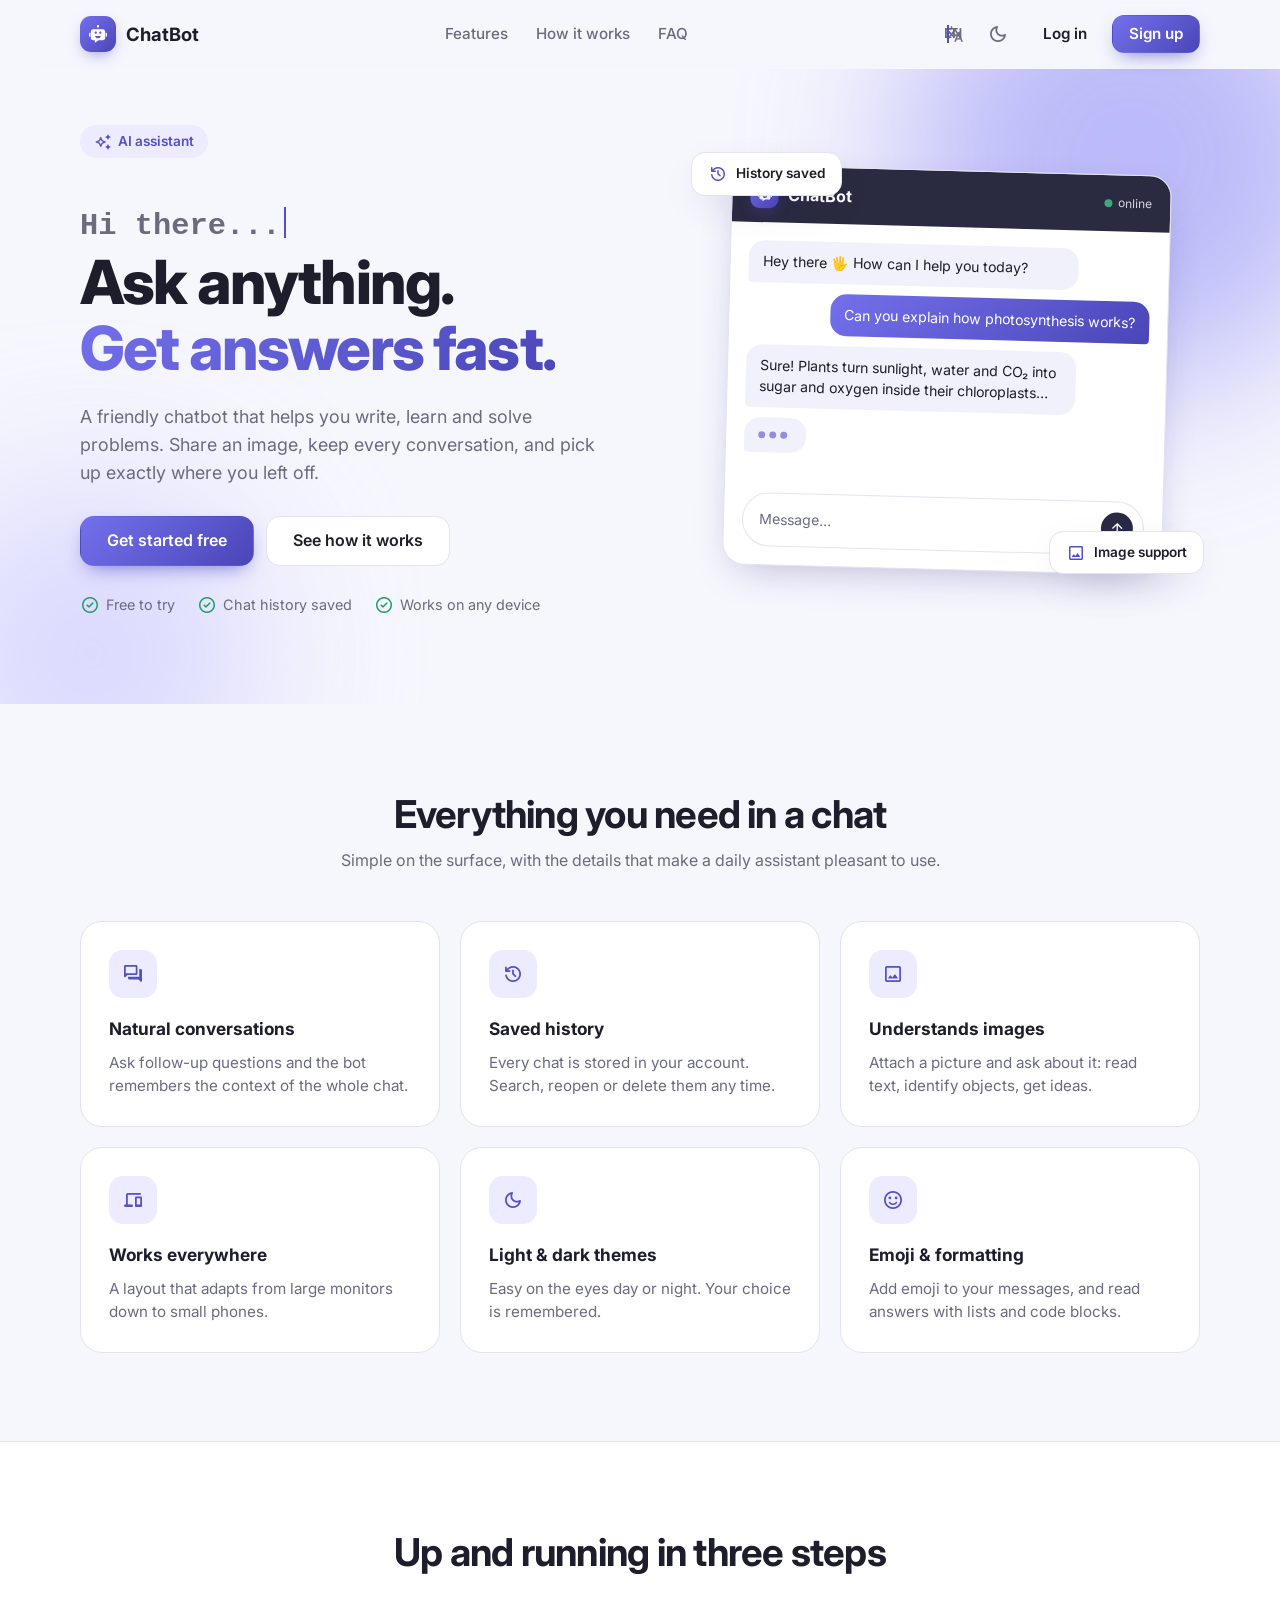
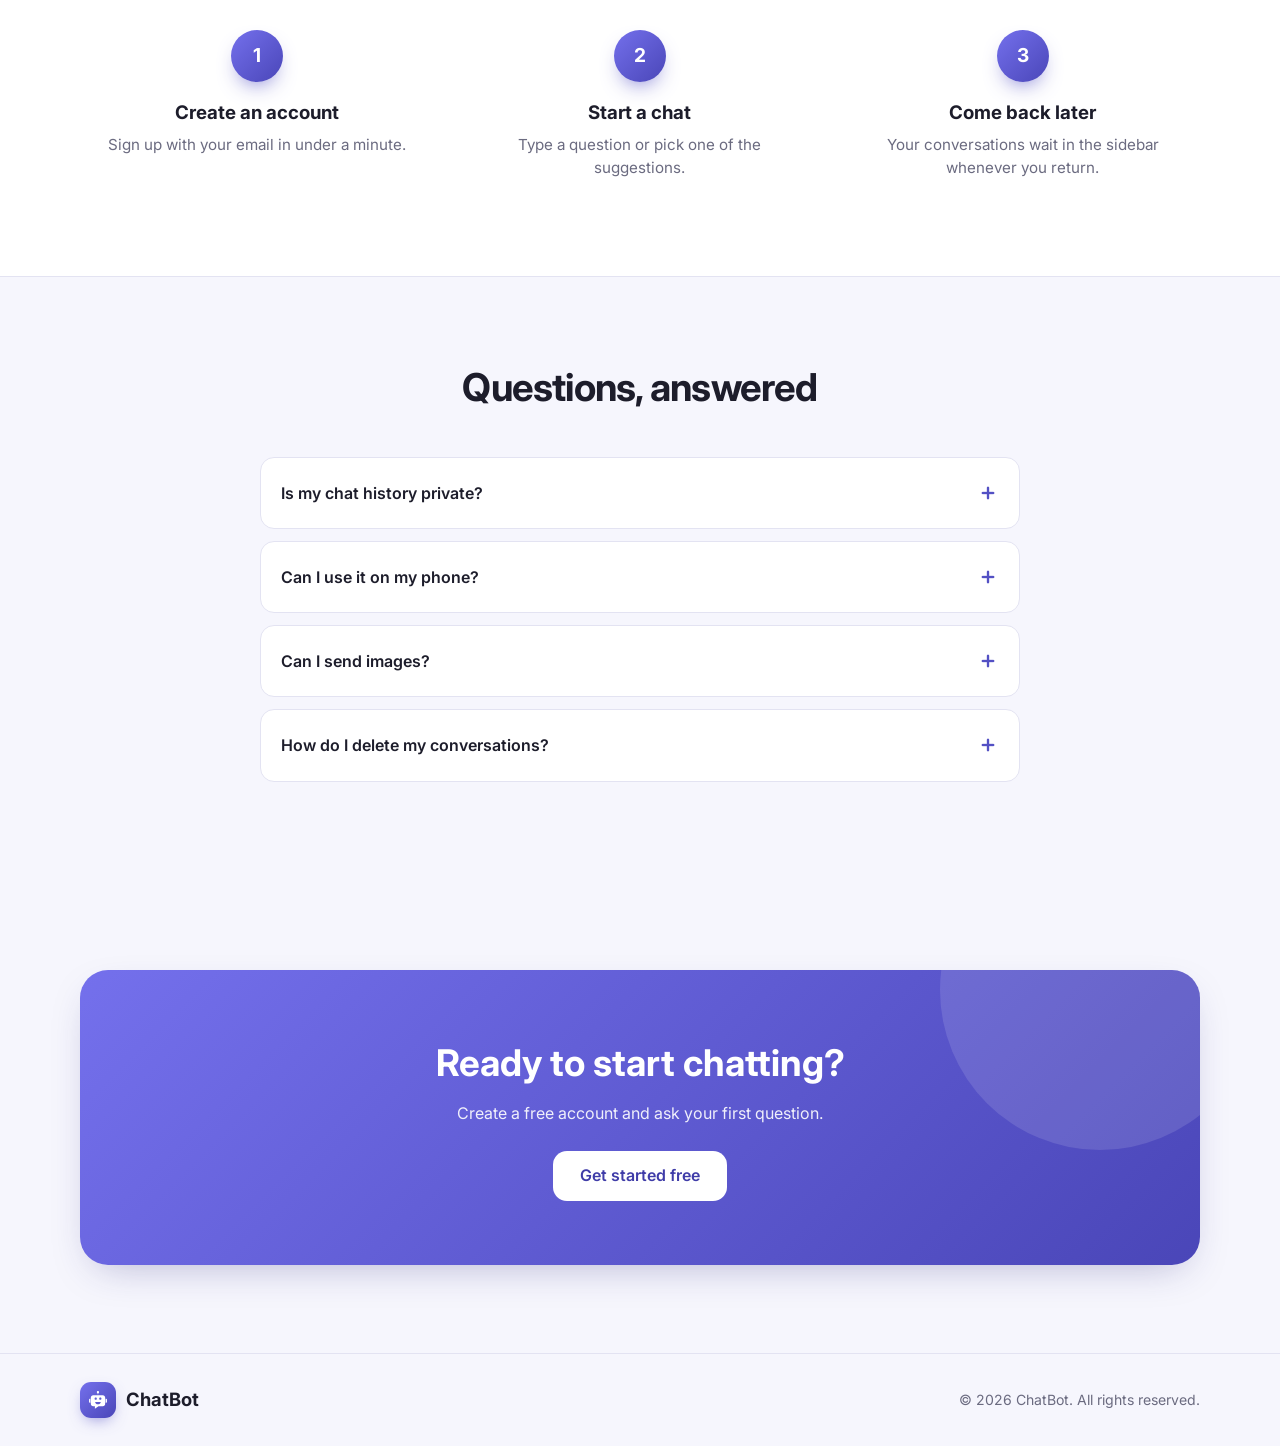
==== commit 9e116a58: "Add internationalization support to index.html for improved localization" ====
--- a/index.html
+++ b/index.html
@@ -3,8 +3,8 @@
 <head>
     <meta charset="UTF-8">
     <meta name="viewport" content="width=device-width, initial-scale=1.0">
-    <title>ChatBot – Ask anything, get answers fast</title>
-    <meta name="description" content="A friendly AI chat assistant. Ask questions, share images, and pick up your conversations right where you left off.">
+    <title data-i18n="landing.title">ChatBot – Ask anything, get answers fast</title>
+    <meta name="description" content="A friendly AI chat assistant. Ask questions, share images, and pick up your conversations right where you left off." data-i18n-content="landing.desc">
     <link rel="icon" href="assets/logo.svg">
     <script src="js/theme.js"></script>
     <link rel="stylesheet" href="css/base.css">
@@ -18,17 +18,18 @@
                 ChatBot
             </a>
             <nav class="nav-links" id="nav-links" aria-label="Main">
-                <a href="#features">Features</a>
-                <a href="#how">How it works</a>
-                <a href="#faq">FAQ</a>
+                <a href="#features" data-i18n="nav.features">Features</a>
+                <a href="#how" data-i18n="nav.how">How it works</a>
+                <a href="#faq" data-i18n="nav.faq">FAQ</a>
                 <div class="nav-auth nav-auth-mobile" data-auth-slot></div>
             </nav>
             <div class="nav-actions">
-                <button class="icon-btn theme-toggle" data-theme-toggle aria-label="Toggle dark mode" title="Toggle theme">
+                <div data-lang-switch></div>
+                <button class="icon-btn theme-toggle" data-theme-toggle aria-label="Toggle dark mode" title="Toggle dark mode" data-i18n-aria="common.toggleTheme" data-i18n-title="common.toggleTheme">
                     <span class="ms">dark_mode</span><span class="ms">light_mode</span>
                 </button>
                 <div class="nav-auth nav-auth-desktop" data-auth-slot></div>
-                <button class="icon-btn nav-burger" id="burger" aria-label="Open menu" aria-expanded="false">
+                <button class="icon-btn nav-burger" id="burger" aria-label="Open menu" data-i18n-aria="nav.menu" aria-expanded="false">
                     <span class="ms">menu</span>
                 </button>
             </div>
@@ -40,17 +41,17 @@
         <section class="hero">
             <div class="container hero-grid">
                 <div class="hero-copy">
-                    <span class="pill"><span class="ms">auto_awesome</span> AI assistant</span>
-                    <h1><span class="typed-wrap"><span id="typed"></span><span class="caret"></span></span><br>Ask anything.<br><span class="grad-text">Get answers fast.</span></h1>
-                    <p class="lead">A friendly chatbot that helps you write, learn and solve problems. Share an image, keep every conversation, and pick up exactly where you left off.</p>
+                    <span class="pill"><span class="ms">auto_awesome</span> <span data-i18n="hero.pill">AI assistant</span></span>
+                    <h1><span class="typed-wrap"><span id="typed"></span><span class="caret"></span></span><br><span data-i18n="hero.line1">Ask anything.</span><br><span class="grad-text" data-i18n="hero.line2">Get answers fast.</span></h1>
+                    <p class="lead" data-i18n="hero.lead">A friendly chatbot that helps you write, learn and solve problems. Share an image, keep every conversation, and pick up exactly where you left off.</p>
                     <div class="hero-cta">
-                        <a class="btn btn-primary btn-lg" href="pages/register.html" data-cta-primary>Get started free</a>
-                        <a class="btn btn-secondary btn-lg" href="#how">See how it works</a>
+                        <a class="btn btn-primary btn-lg" href="pages/register.html" data-cta-primary data-i18n="hero.cta">Get started free</a>
+                        <a class="btn btn-secondary btn-lg" href="#how" data-i18n="hero.how">See how it works</a>
                     </div>
                     <ul class="hero-points">
-                        <li><span class="ms">check_circle</span> Free to try</li>
-                        <li><span class="ms">check_circle</span> Chat history saved</li>
-                        <li><span class="ms">check_circle</span> Works on any device</li>
+                        <li><span class="ms">check_circle</span> <span data-i18n="hero.p1">Free to try</span></li>
+                        <li><span class="ms">check_circle</span> <span data-i18n="hero.p2">Chat history saved</span></li>
+                        <li><span class="ms">check_circle</span> <span data-i18n="hero.p3">Works on any device</span></li>
                     </ul>
                 </div>
 
@@ -59,18 +60,18 @@
                         <div class="mock-head">
                             <span class="logo-mark sm"><img src="assets/logo.svg" alt=""></span>
                             <strong>ChatBot</strong>
-                            <span class="online"><i></i> online</span>
+                            <span class="online"><i></i> <span data-i18n="mock.online">online</span></span>
                         </div>
                         <div class="mock-body">
-                            <div class="m-msg bot">Hey there 🖐 How can I help you today?</div>
-                            <div class="m-msg user">Can you explain how photosynthesis works?</div>
-                            <div class="m-msg bot">Sure! Plants turn sunlight, water and CO₂ into sugar and oxygen inside their chloroplasts…</div>
+                            <div class="m-msg bot" data-i18n="mock.bot1">Hey there 🖐 How can I help you today?</div>
+                            <div class="m-msg user" data-i18n="mock.user">Can you explain how photosynthesis works?</div>
+                            <div class="m-msg bot" data-i18n="mock.bot2">Sure! Plants turn sunlight, water and CO₂ into sugar and oxygen inside their chloroplasts…</div>
                             <div class="m-msg bot typing"><i></i><i></i><i></i></div>
                         </div>
-                        <div class="mock-input"><span>Message…</span><span class="ms">arrow_upward</span></div>
+                        <div class="mock-input"><span data-i18n="mock.input">Message…</span><span class="ms">arrow_upward</span></div>
                     </div>
-                    <div class="float-card fc-1"><span class="ms">history</span> History saved</div>
-                    <div class="float-card fc-2"><span class="ms">image</span> Image support</div>
+                    <div class="float-card fc-1"><span class="ms">history</span> <span data-i18n="mock.float1">History saved</span></div>
+                    <div class="float-card fc-2"><span class="ms">image</span> <span data-i18n="mock.float2">Image support</span></div>
                 </div>
             </div>
         </section>
@@ -79,39 +80,39 @@
         <section class="section" id="features">
             <div class="container">
                 <div class="section-head reveal">
-                    <h2>Everything you need in a chat</h2>
-                    <p>Simple on the surface, with the details that make a daily assistant pleasant to use.</p>
+                    <h2 data-i18n="feat.title">Everything you need in a chat</h2>
+                    <p data-i18n="feat.sub">Simple on the surface, with the details that make a daily assistant pleasant to use.</p>
                 </div>
                 <div class="feature-grid">
                     <article class="card reveal">
                         <span class="card-icon"><span class="ms">forum</span></span>
-                        <h3>Natural conversations</h3>
-                        <p>Ask follow-up questions and the bot remembers the context of the whole chat.</p>
+                        <h3 data-i18n="feat.1.t">Natural conversations</h3>
+                        <p data-i18n="feat.1.d">Ask follow-up questions and the bot remembers the context of the whole chat.</p>
                     </article>
                     <article class="card reveal">
                         <span class="card-icon"><span class="ms">history</span></span>
-                        <h3>Saved history</h3>
-                        <p>Every chat is stored in your account. Search, reopen or delete them any time.</p>
+                        <h3 data-i18n="feat.2.t">Saved history</h3>
+                        <p data-i18n="feat.2.d">Every chat is stored in your account. Search, reopen or delete them any time.</p>
                     </article>
                     <article class="card reveal">
                         <span class="card-icon"><span class="ms">image</span></span>
-                        <h3>Understands images</h3>
-                        <p>Attach a picture and ask about it: read text, identify objects, get ideas.</p>
+                        <h3 data-i18n="feat.3.t">Understands images</h3>
+                        <p data-i18n="feat.3.d">Attach a picture and ask about it: read text, identify objects, get ideas.</p>
                     </article>
                     <article class="card reveal">
                         <span class="card-icon"><span class="ms">devices</span></span>
-                        <h3>Works everywhere</h3>
-                        <p>A layout that adapts from large monitors down to small phones.</p>
+                        <h3 data-i18n="feat.4.t">Works everywhere</h3>
+                        <p data-i18n="feat.4.d">A layout that adapts from large monitors down to small phones.</p>
                     </article>
                     <article class="card reveal">
                         <span class="card-icon"><span class="ms">dark_mode</span></span>
-                        <h3>Light &amp; dark themes</h3>
-                        <p>Easy on the eyes day or night. Your choice is remembered.</p>
+                        <h3 data-i18n="feat.5.t">Light &amp; dark themes</h3>
+                        <p data-i18n="feat.5.d">Easy on the eyes day or night. Your choice is remembered.</p>
                     </article>
                     <article class="card reveal">
                         <span class="card-icon"><span class="ms">sentiment_satisfied</span></span>
-                        <h3>Emoji &amp; formatting</h3>
-                        <p>Add emoji to your messages, and read answers with lists and code blocks.</p>
+                        <h3 data-i18n="feat.6.t">Emoji &amp; formatting</h3>
+                        <p data-i18n="feat.6.d">Add emoji to your messages, and read answers with lists and code blocks.</p>
                     </article>
                 </div>
             </div>
@@ -121,12 +122,12 @@
         <section class="section alt" id="how">
             <div class="container">
                 <div class="section-head reveal">
-                    <h2>Up and running in three steps</h2>
+                    <h2 data-i18n="how.title">Up and running in three steps</h2>
                 </div>
                 <ol class="steps">
-                    <li class="reveal"><span class="step-num">1</span><h3>Create an account</h3><p>Sign up with your email in under a minute.</p></li>
-                    <li class="reveal"><span class="step-num">2</span><h3>Start a chat</h3><p>Type a question or pick one of the suggestions.</p></li>
-                    <li class="reveal"><span class="step-num">3</span><h3>Come back later</h3><p>Your conversations wait in the sidebar whenever you return.</p></li>
+                    <li class="reveal"><span class="step-num">1</span><h3 data-i18n="how.1.t">Create an account</h3><p data-i18n="how.1.d">Sign up with your email in under a minute.</p></li>
+                    <li class="reveal"><span class="step-num">2</span><h3 data-i18n="how.2.t">Start a chat</h3><p data-i18n="how.2.d">Type a question or pick one of the suggestions.</p></li>
+                    <li class="reveal"><span class="step-num">3</span><h3 data-i18n="how.3.t">Come back later</h3><p data-i18n="how.3.d">Your conversations wait in the sidebar whenever you return.</p></li>
                 </ol>
             </div>
         </section>
@@ -134,23 +135,23 @@
         <!-- FAQ -->
         <section class="section" id="faq">
             <div class="container narrow">
-                <div class="section-head reveal"><h2>Questions, answered</h2></div>
+                <div class="section-head reveal"><h2 data-i18n="faq.title">Questions, answered</h2></div>
                 <div class="faq reveal">
                     <details>
-                        <summary>Is my chat history private?</summary>
-                        <p>In this version your account and history are stored in your own browser, so they stay on your device. A server-backed version would sync them across devices.</p>
+                        <summary data-i18n="faq.1.q">Is my chat history private?</summary>
+                        <p data-i18n="faq.1.a">In this version your account and history are stored in your own browser, so they stay on your device. A server-backed version would sync them across devices.</p>
                     </details>
                     <details>
-                        <summary>Can I use it on my phone?</summary>
-                        <p>Yes. Every page adapts to small screens, and the history sidebar becomes a slide-in menu.</p>
+                        <summary data-i18n="faq.2.q">Can I use it on my phone?</summary>
+                        <p data-i18n="faq.2.a">Yes. Every page adapts to small screens, and the history sidebar becomes a slide-in menu.</p>
                     </details>
                     <details>
-                        <summary>Can I send images?</summary>
-                        <p>Yes. Use the paperclip in the message box to attach an image and ask about it.</p>
+                        <summary data-i18n="faq.3.q">Can I send images?</summary>
+                        <p data-i18n="faq.3.a">Yes. Use the paperclip in the message box to attach an image and ask about it.</p>
                     </details>
                     <details>
-                        <summary>How do I delete my conversations?</summary>
-                        <p>Hover a chat in the sidebar and press the bin icon, or clear everything at once from the sidebar footer.</p>
+                        <summary data-i18n="faq.4.q">How do I delete my conversations?</summary>
+                        <p data-i18n="faq.4.a">Hover a chat in the sidebar and press the bin icon, or clear everything at once from the sidebar footer.</p>
                     </details>
                 </div>
             </div>
@@ -160,9 +161,9 @@
         <section class="section">
             <div class="container">
                 <div class="cta reveal">
-                    <h2>Ready to start chatting?</h2>
-                    <p>Create a free account and ask your first question.</p>
-                    <a class="btn btn-lg cta-btn" href="pages/register.html" data-cta-primary>Get started free</a>
+                    <h2 data-i18n="cta.title">Ready to start chatting?</h2>
+                    <p data-i18n="cta.sub">Create a free account and ask your first question.</p>
+                    <a class="btn btn-lg cta-btn" href="pages/register.html" data-cta-primary data-i18n="hero.cta">Get started free</a>
                 </div>
             </div>
         </section>
@@ -171,10 +172,11 @@
     <footer class="footer">
         <div class="container footer-inner">
             <a class="logo" href="index.html"><span class="logo-mark"><img src="assets/logo.svg" alt=""></span> ChatBot</a>
-            <p>© <span id="year"></span> ChatBot. All rights reserved.</p>
+            <p>© <span id="year"></span> ChatBot. <span data-i18n="footer.rights">All rights reserved.</span></p>
         </div>
     </footer>
 
+    <script src="js/i18n.js"></script>
     <script src="js/auth.js"></script>
     <script src="js/landing.js"></script>
 </body>
--- a/css/base.css
+++ b/css/base.css
@@ -155,3 +155,46 @@
 @media (prefers-reduced-motion: reduce) {
     *, *::before, *::after { animation: none !important; transition: none !important; scroll-behavior: auto !important; }
 }
+
+/* ---------- Language switch ---------- */
+.lang { position: relative; display: inline-flex; align-items: center; }
+.lang .ms { position: absolute; left: 10px; font-size: 18px; color: var(--muted); pointer-events: none; }
+.lang select {
+    appearance: none; -webkit-appearance: none; -moz-appearance: none;
+    background: var(--surface) url("data:image/svg+xml,%3Csvg xmlns='http://www.w3.org/2000/svg' viewBox='0 0 24 24' fill='none' stroke='%239c9cb6' stroke-width='3' stroke-linecap='round' stroke-linejoin='round'%3E%3Cpath d='M6 9l6 6 6-6'/%3E%3C/svg%3E") no-repeat right 9px center / 12px;
+    border: 1px solid var(--border); color: var(--text); border-radius: 12px;
+    padding: 8px 28px 8px 34px; font-size: .88rem; font-weight: 600; cursor: pointer;
+    transition: background-color .2s ease, border-color .2s ease;
+}
+.lang select:hover { background-color: var(--surface-2); }
+.lang select option { background: var(--surface); color: var(--text); }
+@media (max-width: 560px) {
+    .lang .ms { display: none; }
+    .lang select { padding-left: 12px; }
+}
+
+/* ---------- Language switch ---------- */
+.lang { position: relative; }
+.lang-btn {
+    display: inline-flex; align-items: center; gap: 3px; height: 40px; padding: 0 8px 0 10px;
+    border-radius: 12px; border: none; background: transparent; color: var(--muted);
+    font-weight: 600; font-size: .85rem; transition: background .2s ease, color .2s ease;
+}
+.lang-btn:hover, .lang[data-open] .lang-btn { background: var(--surface-2); color: var(--text); }
+.lang-btn .ms { font-size: 20px; }
+.lang-btn .caret { font-size: 18px; transition: transform .2s ease; }
+.lang[data-open] .caret { transform: rotate(180deg); }
+.lang-menu {
+    position: absolute; right: 0; top: calc(100% + 6px); min-width: 168px; list-style: none;
+    background: var(--surface); border: 1px solid var(--border); border-radius: 14px;
+    box-shadow: var(--shadow); padding: 6px; z-index: 80;
+}
+.lang-menu[hidden] { display: none; }
+.lang-menu button {
+    width: 100%; display: flex; align-items: center; justify-content: space-between; gap: 12px;
+    padding: 9px 12px; border: none; background: none; border-radius: 9px; font-size: .92rem; text-align: left;
+}
+.lang-menu button:hover { background: var(--surface-2); }
+.lang-menu button[aria-selected="true"] { color: var(--primary); font-weight: 600; }
+.lang-menu .ms { font-size: 18px; visibility: hidden; }
+.lang-menu button[aria-selected="true"] .ms { visibility: visible; }
